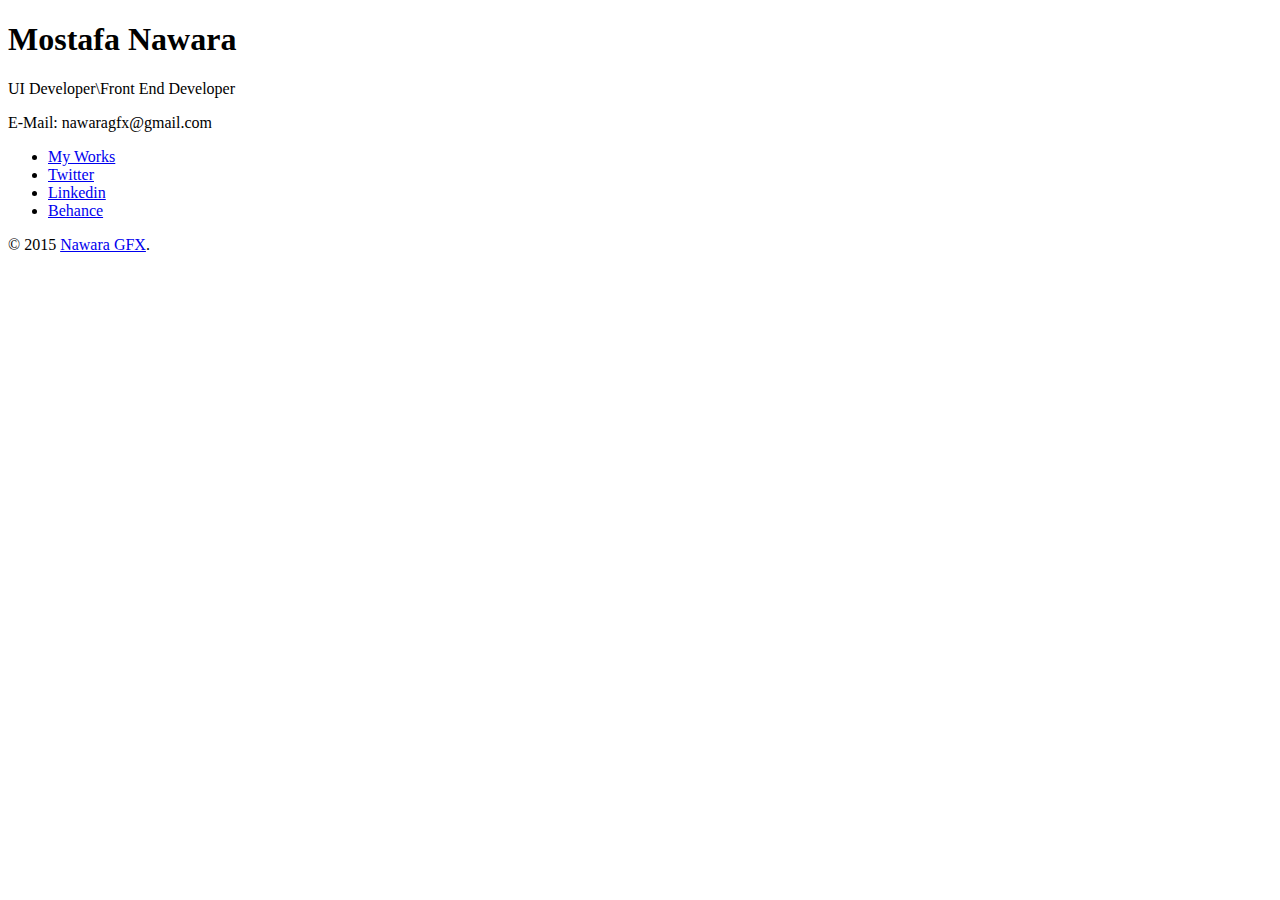
==== index.html @ 80c02a20 "Update index.html" ====
<!DOCTYPE html>
<html lang="en">
	<head>
		<!--[if lte IE 8]><script src="css/ie/html5shiv.js"></script><![endif]-->
		<script src="js/skel.min.js"></script>
		<script src="js/init.js"></script>
		<noscript>
			<link rel="stylesheet" href="css/skel.css" />
			<link rel="stylesheet" href="css/style.css" />
			<link rel="stylesheet" href="css/style-wide.css" />
			<link rel="stylesheet" href="css/style-noscript.css" />
		</noscript>
		<!--[if lte IE 9]><link rel="stylesheet" href="css/ie/v9.css" /><![endif]-->
		<!--[if lte IE 8]><link rel="stylesheet" href="css/ie/v8.css" /><![endif]-->
		
		<meta charset="UTF-8">
		<link href='http://fonts.googleapis.com/css?family=Raleway:400,600' rel='stylesheet' type='text/css'>
		<meta name="keywords" content="Front-End Developer, UI Developer, CSS3, HTML5, jQuery, LESS, Sass,facebook,twitter,photoshop">
		<meta name="title" content="NawaraGFX" />
		<meta name="description" content="Mostafa Nawara . Freelance Front-End Developer " />
		<meta name="google-site-verification" content="AdvrO9soXYIveoAUKSIwtGUtHoH20_Q0KJcHW_CB72U" />
		<link rel="image_src" type=" image/jpeg" href="profile.jpg" />
		<link rel="shortcut icon" href="images/fav.png" />
		<link rel="shortcut icon" href="images/fav.png" />
		<title>Mostafa Nawara | Front End Developer</title>

	</head>
	<body class="loading">
		<div id="wrapper">
			<div id="bg"></div>
			<div id="overlay"></div>
			<div id="main">

				<!-- Header -->
					<header id="header">
						<h1>Mostafa Nawara</h1>
						<p>UI Developer\Front End Developer</p>
						<p>E-Mail: nawaragfx@gmail.com</p>
						<nav>
							<ul>
								<li><a title="My Works" href="works/" class="icon fa-crop"><span class="label">My Works</span></a></li>
								<li><a title="@NawaraGFX" target="_blank" href="https://twitter.com/NawaraGFX" class="icon fa-twitter"><span class="label">Twitter</span></a></li>
								<li><a title="NawaraGFX" target="_blank" href="https://eg.linkedin.com/in/nawaragfx/en" class="icon fa-linkedin"><span class="label">Linkedin</span></a></li>
								<li><a title="NawaraGFX" target="_blank" href="https://www.behance.net/NawaraGFX" class="icon fa-behance"><span class="label">Behance </span></a></li>
								<!-- <li><a target="_blank" href="mailto:nawaragfx@gmail.com" class="icon fa-envelope-o"><span class="label">Email</span></a></li> -->

							</ul>
						</nav>
					</header>

				<!-- Footer -->
					<footer id="footer">
						<span class="copyright">&copy; 2015 <a href="http://nawaragfx.github.io">Nawara GFX</a>.</span>
					</footer>
				
			</div>
		</div>
	</body>
</html>
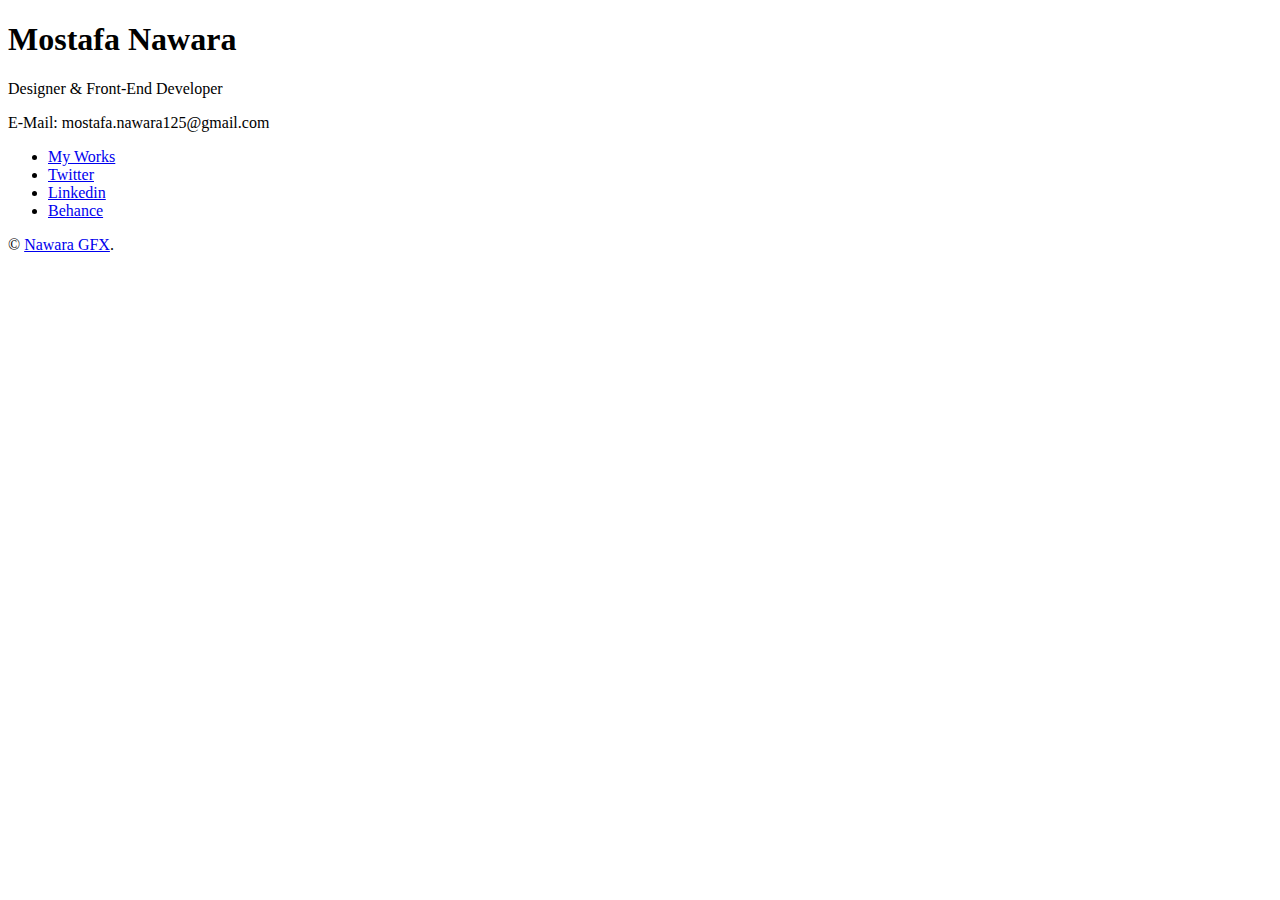
==== commit deb3694e: "js update" ====
--- a/index.html
+++ b/index.html
@@ -4,6 +4,11 @@
 		<!--[if lte IE 8]><script src="css/ie/html5shiv.js"></script><![endif]-->
 		<script src="js/skel.min.js"></script>
 		<script src="js/init.js"></script>
+		<script>
+			var dateObj = new Date(),
+			curentYear = dateObj.getFullYear();
+			document.querySelector(".year").textContent = curentYear;
+		</script>
 		<noscript>
 			<link rel="stylesheet" href="css/skel.css" />
 			<link rel="stylesheet" href="css/style.css" />
@@ -22,7 +27,7 @@
 		<link rel="image_src" type=" image/jpeg" href="profile.jpg" />
 		<link rel="shortcut icon" href="images/fav.png" />
 		<link rel="shortcut icon" href="images/fav.png" />
-		<title>Mostafa Nawara | Front End Developer</title>
+		<title>Mostafa Nawara | Designer & Front-End Developer</title>
 
 	</head>
 	<body class="loading">
@@ -34,8 +39,8 @@
 				<!-- Header -->
 					<header id="header">
 						<h1>Mostafa Nawara</h1>
-						<p>UI Developer\Front End Developer</p>
-						<p>E-Mail: nawaragfx@gmail.com</p>
+						<p>Designer & Front-End Developer</p>
+						<p>E-Mail: mostafa.nawara125@gmail.com</p>
 						<nav>
 							<ul>
 								<li><a title="My Works" href="works/" class="icon fa-crop"><span class="label">My Works</span></a></li>
@@ -50,7 +55,7 @@
 
 				<!-- Footer -->
 					<footer id="footer">
-						<span class="copyright">&copy; 2015 <a href="http://nawaragfx.github.io">Nawara GFX</a>.</span>
+						<span class="copyright">&copy; <span class="year"></span> <a href="http://nawaragfx.github.io">Nawara GFX</a>.</span>
 					</footer>
 				
 			</div>
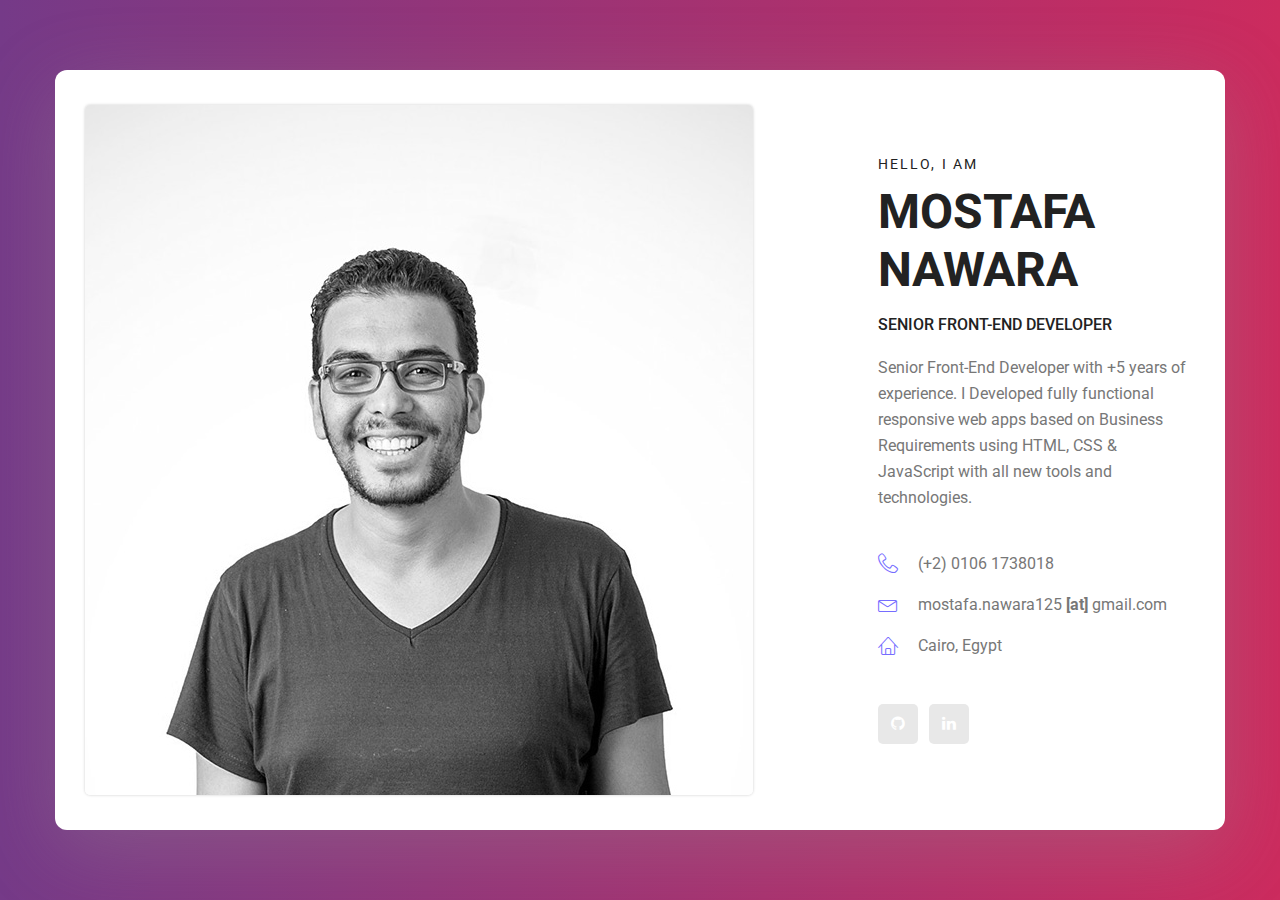
==== commit 42157e0f: "Add MeetMe theme. Special thanks to themewagon.com" ====
--- a/index.html
+++ b/index.html
@@ -1,64 +1,50 @@
-<!DOCTYPE html>
+<!doctype html>
 <html lang="en">
-	<head>
-		<!--[if lte IE 8]><script src="css/ie/html5shiv.js"></script><![endif]-->
-		<script src="js/skel.min.js"></script>
-		<script src="js/init.js"></script>
-		<script>
-			var dateObj = new Date(),
-			curentYear = dateObj.getFullYear();
-			document.querySelector(".year").textContent = curentYear;
-		</script>
-		<noscript>
-			<link rel="stylesheet" href="css/skel.css" />
-			<link rel="stylesheet" href="css/style.css" />
-			<link rel="stylesheet" href="css/style-wide.css" />
-			<link rel="stylesheet" href="css/style-noscript.css" />
-		</noscript>
-		<!--[if lte IE 9]><link rel="stylesheet" href="css/ie/v9.css" /><![endif]-->
-		<!--[if lte IE 8]><link rel="stylesheet" href="css/ie/v8.css" /><![endif]-->
-		
-		<meta charset="UTF-8">
-		<link href='http://fonts.googleapis.com/css?family=Raleway:400,600' rel='stylesheet' type='text/css'>
-		<meta name="keywords" content="Front-End Developer, UI Developer, CSS3, HTML5, jQuery, LESS, Sass,facebook,twitter,photoshop">
-		<meta name="title" content="NawaraGFX" />
-		<meta name="description" content="Mostafa Nawara . Freelance Front-End Developer " />
-		<meta name="google-site-verification" content="AdvrO9soXYIveoAUKSIwtGUtHoH20_Q0KJcHW_CB72U" />
-		<link rel="image_src" type=" image/jpeg" href="profile.jpg" />
-		<link rel="shortcut icon" href="images/fav.png" />
-		<link rel="shortcut icon" href="images/fav.png" />
-		<title>Mostafa Nawara | Designer & Front-End Developer</title>
-
-	</head>
-	<body class="loading">
-		<div id="wrapper">
-			<div id="bg"></div>
-			<div id="overlay"></div>
-			<div id="main">
-
-				<!-- Header -->
-					<header id="header">
-						<h1>Mostafa Nawara</h1>
-						<p>Designer & Front-End Developer</p>
-						<p>E-Mail: mostafa.nawara125@gmail.com</p>
-						<nav>
-							<ul>
-								<li><a title="My Works" href="works/" class="icon fa-crop"><span class="label">My Works</span></a></li>
-								<li><a title="@NawaraGFX" target="_blank" href="https://twitter.com/NawaraGFX" class="icon fa-twitter"><span class="label">Twitter</span></a></li>
-								<li><a title="NawaraGFX" target="_blank" href="https://eg.linkedin.com/in/nawaragfx/en" class="icon fa-linkedin"><span class="label">Linkedin</span></a></li>
-								<li><a title="NawaraGFX" target="_blank" href="https://www.behance.net/NawaraGFX" class="icon fa-behance"><span class="label">Behance </span></a></li>
-								<!-- <li><a target="_blank" href="mailto:nawaragfx@gmail.com" class="icon fa-envelope-o"><span class="label">Email</span></a></li> -->
-
-							</ul>
-						</nav>
-					</header>
-
-				<!-- Footer -->
-					<footer id="footer">
-						<span class="copyright">&copy; <span class="year"></span> <a href="http://nawaragfx.github.io">Nawara GFX</a>.</span>
-					</footer>
-				
-			</div>
-		</div>
-	</body>
+    <head>
+        <!-- Required meta tags -->
+        <meta charset="utf-8">
+        <meta name="viewport" content="width=device-width, initial-scale=1, shrink-to-fit=no">
+        <title>Mostafa Nawara | Senior Front-End Developer</title>
+        <!-- Bootstrap CSS -->
+        <link rel="stylesheet" href="css/bootstrap.css">
+        <link rel="stylesheet" href="css/font-awesome.min.css">
+        <link rel="stylesheet" href="vendors/linericon/style.css">
+        <!-- main css -->
+        <link rel="stylesheet" href="css/style.css">
+        <link rel="stylesheet" href="css/responsive.css">
+    </head>
+    <body>
+        <main class="main-content-wrap">
+            <section class="home_banner_area">
+                   <div class="container box_1620">
+                       <div class="banner_inner d-flex align-items-center">
+                        <div class="banner_content">
+                            <div class="media">
+                                <div class="d-flex">
+                                    <img src="img/nawara.jpg" alt="Mostafa Nawara" class="banner-img">
+                                </div>
+                                <div class="media-body">
+                                    <div class="personal_text">
+                                        <h6>Hello, i am</h6>
+                                        <h3>Mostafa Nawara<h3>
+                                        <h4>Senior Front-End Developer</h4>
+                                        <p>Senior Front-End Developer with +5 years of experience. I Developed fully functional responsive web apps based on Business Requirements using HTML, CSS & JavaScript with all new tools and technologies.</p>
+                                        <ul class="list basic_info">
+                                            <li><a href="javascript:void(0)"><i class="lnr lnr-phone-handset"></i> (+2) 0106 1738018</a></li>
+                                            <li><a href="javascript:void(0)"><i class="lnr lnr-envelope"></i> mostafa.nawara125 <strong>[at]</strong> gmail.com</a></li>
+                                            <li><a href="javascript:void(0)"><i class="lnr lnr-home"></i> Cairo, Egypt</a></li>
+                                        </ul>
+                                        <ul class="list personal_social">
+                                            <li><a href="https://github.com/MostafaNawara/" target="_balnk"><i class="fa fa-github"></i></a></li>
+                                            <li><a href="https://www.linkedin.com/in/mostafanawara" target="_balnk"><i class="fa fa-linkedin"></i></a></li>
+                                        </ul>
+                                    </div>
+                                </div>
+                            </div>
+                        </div>
+                    </div>
+                </div>
+            </section>
+        </main>
+    </body>
 </html>
--- a/vendors/linericon/style.css
+++ b/vendors/linericon/style.css
@@ -0,0 +1,536 @@
+@font-face {
+	font-family: 'Linearicons-Free';
+	src:url('fonts/Linearicons-Free.eot?w118d');
+	src:url('fonts/Linearicons-Free.eot?#iefixw118d') format('embedded-opentype'),
+		url('fonts/Linearicons-Free.woff2?w118d') format('woff2'),
+		url('fonts/Linearicons-Free.woff?w118d') format('woff'),
+		url('fonts/Linearicons-Free.ttf?w118d') format('truetype'),
+		url('fonts/Linearicons-Free.svg?w118d#Linearicons-Free') format('svg');
+	font-weight: normal;
+	font-style: normal;
+}
+
+.lnr {
+	font-family: 'Linearicons-Free';
+	speak: none;
+	font-style: normal;
+	font-weight: normal;
+	font-variant: normal;
+	text-transform: none;
+	line-height: 1;
+
+	/* Better Font Rendering =========== */
+	-webkit-font-smoothing: antialiased;
+	-moz-osx-font-smoothing: grayscale;
+}
+
+.lnr-home:before {
+	content: "\e800";
+}
+.lnr-apartment:before {
+	content: "\e801";
+}
+.lnr-pencil:before {
+	content: "\e802";
+}
+.lnr-magic-wand:before {
+	content: "\e803";
+}
+.lnr-drop:before {
+	content: "\e804";
+}
+.lnr-lighter:before {
+	content: "\e805";
+}
+.lnr-poop:before {
+	content: "\e806";
+}
+.lnr-sun:before {
+	content: "\e807";
+}
+.lnr-moon:before {
+	content: "\e808";
+}
+.lnr-cloud:before {
+	content: "\e809";
+}
+.lnr-cloud-upload:before {
+	content: "\e80a";
+}
+.lnr-cloud-download:before {
+	content: "\e80b";
+}
+.lnr-cloud-sync:before {
+	content: "\e80c";
+}
+.lnr-cloud-check:before {
+	content: "\e80d";
+}
+.lnr-database:before {
+	content: "\e80e";
+}
+.lnr-lock:before {
+	content: "\e80f";
+}
+.lnr-cog:before {
+	content: "\e810";
+}
+.lnr-trash:before {
+	content: "\e811";
+}
+.lnr-dice:before {
+	content: "\e812";
+}
+.lnr-heart:before {
+	content: "\e813";
+}
+.lnr-star:before {
+	content: "\e814";
+}
+.lnr-star-half:before {
+	content: "\e815";
+}
+.lnr-star-empty:before {
+	content: "\e816";
+}
+.lnr-flag:before {
+	content: "\e817";
+}
+.lnr-envelope:before {
+	content: "\e818";
+}
+.lnr-paperclip:before {
+	content: "\e819";
+}
+.lnr-inbox:before {
+	content: "\e81a";
+}
+.lnr-eye:before {
+	content: "\e81b";
+}
+.lnr-printer:before {
+	content: "\e81c";
+}
+.lnr-file-empty:before {
+	content: "\e81d";
+}
+.lnr-file-add:before {
+	content: "\e81e";
+}
+.lnr-enter:before {
+	content: "\e81f";
+}
+.lnr-exit:before {
+	content: "\e820";
+}
+.lnr-graduation-hat:before {
+	content: "\e821";
+}
+.lnr-license:before {
+	content: "\e822";
+}
+.lnr-music-note:before {
+	content: "\e823";
+}
+.lnr-film-play:before {
+	content: "\e824";
+}
+.lnr-camera-video:before {
+	content: "\e825";
+}
+.lnr-camera:before {
+	content: "\e826";
+}
+.lnr-picture:before {
+	content: "\e827";
+}
+.lnr-book:before {
+	content: "\e828";
+}
+.lnr-bookmark:before {
+	content: "\e829";
+}
+.lnr-user:before {
+	content: "\e82a";
+}
+.lnr-users:before {
+	content: "\e82b";
+}
+.lnr-shirt:before {
+	content: "\e82c";
+}
+.lnr-store:before {
+	content: "\e82d";
+}
+.lnr-cart:before {
+	content: "\e82e";
+}
+.lnr-tag:before {
+	content: "\e82f";
+}
+.lnr-phone-handset:before {
+	content: "\e830";
+}
+.lnr-phone:before {
+	content: "\e831";
+}
+.lnr-pushpin:before {
+	content: "\e832";
+}
+.lnr-map-marker:before {
+	content: "\e833";
+}
+.lnr-map:before {
+	content: "\e834";
+}
+.lnr-location:before {
+	content: "\e835";
+}
+.lnr-calendar-full:before {
+	content: "\e836";
+}
+.lnr-keyboard:before {
+	content: "\e837";
+}
+.lnr-spell-check:before {
+	content: "\e838";
+}
+.lnr-screen:before {
+	content: "\e839";
+}
+.lnr-smartphone:before {
+	content: "\e83a";
+}
+.lnr-tablet:before {
+	content: "\e83b";
+}
+.lnr-laptop:before {
+	content: "\e83c";
+}
+.lnr-laptop-phone:before {
+	content: "\e83d";
+}
+.lnr-power-switch:before {
+	content: "\e83e";
+}
+.lnr-bubble:before {
+	content: "\e83f";
+}
+.lnr-heart-pulse:before {
+	content: "\e840";
+}
+.lnr-construction:before {
+	content: "\e841";
+}
+.lnr-pie-chart:before {
+	content: "\e842";
+}
+.lnr-chart-bars:before {
+	content: "\e843";
+}
+.lnr-gift:before {
+	content: "\e844";
+}
+.lnr-diamond:before {
+	content: "\e845";
+}
+.lnr-linearicons:before {
+	content: "\e846";
+}
+.lnr-dinner:before {
+	content: "\e847";
+}
+.lnr-coffee-cup:before {
+	content: "\e848";
+}
+.lnr-leaf:before {
+	content: "\e849";
+}
+.lnr-paw:before {
+	content: "\e84a";
+}
+.lnr-rocket:before {
+	content: "\e84b";
+}
+.lnr-briefcase:before {
+	content: "\e84c";
+}
+.lnr-bus:before {
+	content: "\e84d";
+}
+.lnr-car:before {
+	content: "\e84e";
+}
+.lnr-train:before {
+	content: "\e84f";
+}
+.lnr-bicycle:before {
+	content: "\e850";
+}
+.lnr-wheelchair:before {
+	content: "\e851";
+}
+.lnr-select:before {
+	content: "\e852";
+}
+.lnr-earth:before {
+	content: "\e853";
+}
+.lnr-smile:before {
+	content: "\e854";
+}
+.lnr-sad:before {
+	content: "\e855";
+}
+.lnr-neutral:before {
+	content: "\e856";
+}
+.lnr-mustache:before {
+	content: "\e857";
+}
+.lnr-alarm:before {
+	content: "\e858";
+}
+.lnr-bullhorn:before {
+	content: "\e859";
+}
+.lnr-volume-high:before {
+	content: "\e85a";
+}
+.lnr-volume-medium:before {
+	content: "\e85b";
+}
+.lnr-volume-low:before {
+	content: "\e85c";
+}
+.lnr-volume:before {
+	content: "\e85d";
+}
+.lnr-mic:before {
+	content: "\e85e";
+}
+.lnr-hourglass:before {
+	content: "\e85f";
+}
+.lnr-undo:before {
+	content: "\e860";
+}
+.lnr-redo:before {
+	content: "\e861";
+}
+.lnr-sync:before {
+	content: "\e862";
+}
+.lnr-history:before {
+	content: "\e863";
+}
+.lnr-clock:before {
+	content: "\e864";
+}
+.lnr-download:before {
+	content: "\e865";
+}
+.lnr-upload:before {
+	content: "\e866";
+}
+.lnr-enter-down:before {
+	content: "\e867";
+}
+.lnr-exit-up:before {
+	content: "\e868";
+}
+.lnr-bug:before {
+	content: "\e869";
+}
+.lnr-code:before {
+	content: "\e86a";
+}
+.lnr-link:before {
+	content: "\e86b";
+}
+.lnr-unlink:before {
+	content: "\e86c";
+}
+.lnr-thumbs-up:before {
+	content: "\e86d";
+}
+.lnr-thumbs-down:before {
+	content: "\e86e";
+}
+.lnr-magnifier:before {
+	content: "\e86f";
+}
+.lnr-cross:before {
+	content: "\e870";
+}
+.lnr-menu:before {
+	content: "\e871";
+}
+.lnr-list:before {
+	content: "\e872";
+}
+.lnr-chevron-up:before {
+	content: "\e873";
+}
+.lnr-chevron-down:before {
+	content: "\e874";
+}
+.lnr-chevron-left:before {
+	content: "\e875";
+}
+.lnr-chevron-right:before {
+	content: "\e876";
+}
+.lnr-arrow-up:before {
+	content: "\e877";
+}
+.lnr-arrow-down:before {
+	content: "\e878";
+}
+.lnr-arrow-left:before {
+	content: "\e879";
+}
+.lnr-arrow-right:before {
+	content: "\e87a";
+}
+.lnr-move:before {
+	content: "\e87b";
+}
+.lnr-warning:before {
+	content: "\e87c";
+}
+.lnr-question-circle:before {
+	content: "\e87d";
+}
+.lnr-menu-circle:before {
+	content: "\e87e";
+}
+.lnr-checkmark-circle:before {
+	content: "\e87f";
+}
+.lnr-cross-circle:before {
+	content: "\e880";
+}
+.lnr-plus-circle:before {
+	content: "\e881";
+}
+.lnr-circle-minus:before {
+	content: "\e882";
+}
+.lnr-arrow-up-circle:before {
+	content: "\e883";
+}
+.lnr-arrow-down-circle:before {
+	content: "\e884";
+}
+.lnr-arrow-left-circle:before {
+	content: "\e885";
+}
+.lnr-arrow-right-circle:before {
+	content: "\e886";
+}
+.lnr-chevron-up-circle:before {
+	content: "\e887";
+}
+.lnr-chevron-down-circle:before {
+	content: "\e888";
+}
+.lnr-chevron-left-circle:before {
+	content: "\e889";
+}
+.lnr-chevron-right-circle:before {
+	content: "\e88a";
+}
+.lnr-crop:before {
+	content: "\e88b";
+}
+.lnr-frame-expand:before {
+	content: "\e88c";
+}
+.lnr-frame-contract:before {
+	content: "\e88d";
+}
+.lnr-layers:before {
+	content: "\e88e";
+}
+.lnr-funnel:before {
+	content: "\e88f";
+}
+.lnr-text-format:before {
+	content: "\e890";
+}
+.lnr-text-format-remove:before {
+	content: "\e891";
+}
+.lnr-text-size:before {
+	content: "\e892";
+}
+.lnr-bold:before {
+	content: "\e893";
+}
+.lnr-italic:before {
+	content: "\e894";
+}
+.lnr-underline:before {
+	content: "\e895";
+}
+.lnr-strikethrough:before {
+	content: "\e896";
+}
+.lnr-highlight:before {
+	content: "\e897";
+}
+.lnr-text-align-left:before {
+	content: "\e898";
+}
+.lnr-text-align-center:before {
+	content: "\e899";
+}
+.lnr-text-align-right:before {
+	content: "\e89a";
+}
+.lnr-text-align-justify:before {
+	content: "\e89b";
+}
+.lnr-line-spacing:before {
+	content: "\e89c";
+}
+.lnr-indent-increase:before {
+	content: "\e89d";
+}
+.lnr-indent-decrease:before {
+	content: "\e89e";
+}
+.lnr-pilcrow:before {
+	content: "\e89f";
+}
+.lnr-direction-ltr:before {
+	content: "\e8a0";
+}
+.lnr-direction-rtl:before {
+	content: "\e8a1";
+}
+.lnr-page-break:before {
+	content: "\e8a2";
+}
+.lnr-sort-alpha-asc:before {
+	content: "\e8a3";
+}
+.lnr-sort-amount-asc:before {
+	content: "\e8a4";
+}
+.lnr-hand:before {
+	content: "\e8a5";
+}
+.lnr-pointer-up:before {
+	content: "\e8a6";
+}
+.lnr-pointer-right:before {
+	content: "\e8a7";
+}
+.lnr-pointer-down:before {
+	content: "\e8a8";
+}
+.lnr-pointer-left:before {
+	content: "\e8a9";
+}
--- a/css/style.css
+++ b/css/style.css
@@ -0,0 +1,315 @@
+/*=================== fonts ====================*/
+@import url("https://fonts.googleapis.com/css?family=Heebo:300,400,700,900|Roboto:300,400,500,700");
+/*---------------------------------------------------- */
+/*----------------------------------------------------*/
+.list {
+  list-style: none;
+  margin: 0px;
+  padding: 0px; }
+
+a {
+  text-decoration: none;
+  transition: all 0.3s ease-in-out; }
+  a:hover, a:focus {
+    text-decoration: none;
+    outline: none; }
+
+.row.m0 {
+  margin: 0px; }
+
+body {
+  line-height: 26px;
+  font-size: 16px;
+  font-family: "Roboto", sans-serif;
+  font-weight: normal;
+  color: #777777; }
+
+h1, h2, h3, h4, h5, h6 {
+  font-family: "Heebo", sans-serif;
+  font-weight: bold; }
+
+button:focus {
+  outline: none;
+  box-shadow: none; }
+
+.p0 {
+  padding-left: 0px;
+  padding-right: 0px; }
+
+.p_120 {
+  padding-top: 120px;
+  padding-bottom: 120px; }
+
+.p_100 {
+  padding-top: 100px;
+  padding-bottom: 100px; }
+
+.pad_top {
+  padding-top: 120px; }
+
+.pad_bt {
+  padding-bottom: 120px; }
+
+.mt-25 {
+  margin-top: 25px; }
+
+@media (min-width: 1200px) {
+  .container {
+    max-width: 1170px; } }
+
+@media (min-width: 1620px) {
+  .box_1620 {
+    max-width: 1620px;
+    margin: auto;
+    width: 100%;
+    padding-left: 0px;
+    padding-right: 0px; } }
+/* Main Title Area css
+============================================================================================ */
+.main_title {
+  text-align: center;
+  max-width: 670px;
+  margin: 0px auto 75px; }
+  .main_title h2 {
+    font-family: "Heebo", sans-serif;
+    font-size: 36px;
+    color: #222222;
+    margin-bottom: 15px;
+    text-transform: uppercase; }
+  .main_title p {
+    font-size: 16px;
+    font-family: "Roboto", sans-serif;
+    font-weight: normal;
+    line-height: 26px;
+    color: #777777;
+    margin-bottom: 0px; }
+
+/* End Main Title Area css
+============================================================================================ */
+
+/*----------------------------------------------------*/
+/* Home Banner Area css
+============================================================================================ */
+  .home_banner_area {
+    position: relative;
+    z-index: 1;
+    /* margin-bottom: 200px; */
+  }
+  .home_banner_area .box_1620 {
+    min-height: 700px;
+    border-radius: 12px;
+    position: relative;
+    /* bottom: -200px; */
+    background: #fff;
+    padding: 30px;
+    box-shadow: 0px 20px 80px 0px rgba(153, 153, 153, 0.3); }
+  .home_banner_area .banner_inner {
+    position: relative;
+    width: 100%;
+    min-height: 700px;
+    display: flex; }
+    .home_banner_area .banner_inner .banner_content {
+      color: #222222;
+      vertical-align: middle;
+      align-self: center;
+      text-align: left; }
+      .home_banner_area .banner_inner .banner_content .media .d-flex {
+        padding-right: 125px; }
+      .home_banner_area .banner_inner .banner_content .media .media-body {
+        vertical-align: middle;
+        align-self: center; }
+
+.blog_banner {
+  min-height: 780px;
+  position: relative;
+  z-index: 1;
+  overflow: hidden;
+  margin-bottom: 0px; }
+  .blog_banner .banner_inner {
+    background: #04091e;
+    position: relative;
+    overflow: hidden;
+    width: 100%;
+    min-height: 780px;
+    z-index: 1; }
+    .blog_banner .banner_inner .overlay {
+      background: url(../img/banner/banner-2.jpg) no-repeat scroll center center;
+      opacity: .5;
+      height: 125%;
+      position: absolute;
+      left: 0px;
+      top: 0px;
+      width: 100%;
+      z-index: -1; }
+    .blog_banner .banner_inner .blog_b_text {
+      max-width: 700px;
+      margin: auto;
+      color: #fff; }
+      .blog_banner .banner_inner .blog_b_text h2 {
+        font-size: 60px;
+        font-weight: bold;
+        font-family: "Heebo", sans-serif;
+        line-height: 66px;
+        margin-bottom: 15px;
+        text-transform: uppercase; }
+      .blog_banner .banner_inner .blog_b_text p {
+        font-size: 16px;
+        margin-bottom: 35px; }
+      .blog_banner .banner_inner .blog_b_text .white_bg_btn {
+        line-height: 42px;
+        padding: 0px 45px;
+        border-radius: 5px; }
+
+.banner_box {
+  max-width: 1620px;
+  margin: auto; }
+
+.banner_area {
+  position: relative;
+  z-index: 1;
+  min-height: 350px;
+  background-image: -moz-linear-gradient(0deg, #766dff 0%, #88f3ff 100%);
+  background-image: -webkit-linear-gradient(0deg, #766dff 0%, #88f3ff 100%);
+  background-image: -ms-linear-gradient(0deg, #766dff 0%, #88f3ff 100%);
+  margin-bottom: 120px; }
+  .banner_area .box_1620 {
+    background: #fff;
+    min-height: 360px;
+    border-radius: 12px;
+    position: relative;
+    bottom: -120px;
+    box-shadow: 0px 20px 80px 0px rgba(153, 153, 153, 0.3); }
+  .banner_area .banner_inner {
+    position: relative;
+    overflow: hidden;
+    width: 100%;
+    min-height: 360px;
+    z-index: 1; }
+    .banner_area .banner_inner .banner_content h2 {
+      color: #222222;
+      font-size: 48px;
+      font-family: "Heebo", sans-serif;
+      margin-bottom: 0px;
+      font-weight: bold; }
+    .banner_area .banner_inner .banner_content .page_link a {
+      font-size: 14px;
+      color: #222222;
+      font-family: "Roboto", sans-serif;
+      margin-right: 32px;
+      position: relative; }
+      .banner_area .banner_inner .banner_content .page_link a:before {
+        content: "\e87a";
+        font-family: 'Linearicons-Free';
+        position: absolute;
+        right: -25px;
+        top: 50%;
+        transform: translateY(-50%); }
+      .banner_area .banner_inner .banner_content .page_link a:last-child {
+        margin-right: 0px; }
+        .banner_area .banner_inner .banner_content .page_link a:last-child:before {
+          display: none; }
+      .banner_area .banner_inner .banner_content .page_link a:hover {
+        color: #766dff; }
+
+/* End Home Banner Area css
+============================================================================================ */
+
+
+/* Personal Profile Area css
+============================================================================================ */
+.profile_area .col-lg-7 {
+  vertical-align: middle;
+  align-self: center; }
+
+.profile_inner {
+  border-bottom: 1px solid #eeeeee; }
+  .profile_inner .personal_text {
+    padding-left: 95px; }
+
+.personal_text h6 {
+  font-size: 14px;
+  font-family: "Roboto", sans-serif;
+  text-transform: uppercase;
+  letter-spacing: 2.1px;
+  font-weight: normal;
+  margin-bottom: 12px;
+  color: #222222; }
+.personal_text h4 {
+  font-size: 16px;
+  font-weight: 500;
+  font-family: "Roboto", sans-serif;
+  text-transform: uppercase;
+  margin-bottom: 20px;
+  color: #222222; }
+.personal_text h3 {
+  font-size: 48px;
+  text-transform: uppercase;
+  margin-bottom: 15px;
+  color: #222222; }
+.personal_text p {
+  font-family: "Roboto", sans-serif;
+  max-width: 540px;
+  color: #777777;
+  margin-bottom: 40px; }
+.personal_text .basic_info li {
+  margin-bottom: 15px; }
+  .personal_text .basic_info li a {
+    position: relative;
+    padding-left: 40px;
+    font-size: 16px;
+    color: #777777; }
+    .personal_text .basic_info li a i {
+      position: absolute;
+      left: 0px;
+      top: 50%;
+      transform: translateY(-50%);
+      font-size: 20px;
+      color: #766dff; }
+  .personal_text .basic_info li:last-child {
+    margin-bottom: 0px; }
+.personal_text .personal_social {
+  margin-top: 45px; }
+  .personal_text .personal_social li {
+    display: inline-block;
+    margin-right: 7px; }
+    .personal_text .personal_social li:last-child {
+      margin-right: 0px; }
+    .personal_text .personal_social li a {
+      line-height: 40px;
+      width: 40px;
+      background: #e8e8e8;
+      border-radius: 5px;
+      display: inline-block;
+      text-align: center;
+      color: #fff;
+      font-size: 16px; }
+    .personal_text .personal_social li:hover a {
+      background: #cc2b5e;
+      background: -webkit-linear-gradient(to right, #753a88, #cc2b5e);
+      background: linear-gradient(to right, #753a88, #cc2b5e);
+    }
+
+/* End Personal Profile Area css
+============================================================================================ */
+
+/* Custom style */
+.main-content-wrap {
+  height: 100vh;
+  display: flex;
+  justify-content: center;
+  align-items: center;
+
+  /* background-image: -moz-linear-gradient(0deg, #766dff 0%, #88f3ff 100%);
+  background-image: -webkit-linear-gradient(0deg, #766dff 0%, #88f3ff 100%);
+  background-image: -ms-linear-gradient(0deg, #766dff 0%, #88f3ff 100%); */
+
+  background: #cc2b5e;
+  background: -webkit-linear-gradient(to right, #753a88, #cc2b5e);
+  background: linear-gradient(to right, #753a88, #cc2b5e);
+
+}
+
+.banner-img {
+  box-shadow: 0px 0px 3px #ccc;
+  border-radius: 5px;
+}
--- a/css/responsive.css
+++ b/css/responsive.css
@@ -0,0 +1,157 @@
+@media (max-width:1619px){
+	/* End Main Menu Area css
+	============================================================================================ */
+	.banner_area .box_1620 {
+		border-radius: 0px;
+	}
+}
+
+@media (max-width:1199px){
+	/* Home Banner Area css
+	============================================================================================ */
+	.home_banner_area {
+		min-height: 728px;
+		margin-bottom: 120px;
+	}
+	.home_banner_area .banner_inner {
+		min-height: 650px;
+	}
+	.header_area .navbar .nav .nav-item.submenu ul {
+		left: auto;
+		right: 0px;
+	}
+	/* End Home Banner Area css
+	============================================================================================ */
+	.banner_content .media{
+		display: block;
+	}
+	.home_banner_area .banner_content{
+		max-width: 500px;
+		margin: auto;
+	}
+	.home_banner_area .banner_inner .banner_content .media .d-flex {
+		padding-right: 0px;
+		display: block;
+		width: 100%;
+	}
+	.home_banner_area .banner_inner .banner_content .media .d-flex img {
+		width: 100%;
+		height: 100%;
+	}
+	.home_banner_area .banner_inner .banner_content .media .media-body {
+		margin-top: 30px;
+	}
+	.home_banner_area .box_1620 {
+		bottom: -130px;
+	}
+	.profile_inner .personal_text {
+		padding-left: 0px;
+	}
+	.home_banner_area.blog_banner .banner_inner{
+		min-height: 728px;
+	}
+	.home_banner_area.blog_banner {
+		margin-bottom: 0px;
+	}
+}
+
+@media (max-width:767px){
+	.home_banner_area {
+		min-height: 570px;
+		margin-bottom: 120px;
+	}
+	.home_banner_area .banner_inner {
+		min-height: 500px;
+	}
+	.home_banner_area .box_1620 {
+		min-height: 500px;
+	}
+	.home_banner_area .banner_inner .banner_content {
+		margin-top: 0px;
+	}
+
+	.home_banner_area .banner_inner .banner_content h3 {
+		font-size: 45px;
+		line-height: 55px;
+	}
+	.home_banner_area .banner_inner .banner_content p br {
+		display: none;
+	}
+	.home_banner_area .banner_inner .banner_content h3 span {
+		line-height: 45px;
+		padding-bottom: 0px;
+		padding-top: 0px;
+	}
+}
+
+@media (max-width:575px){
+    /* Home Banner Area css
+	============================================================================================ */
+	.home_banner_area .banner_inner .banner_content h2 {
+		font-size: 28px;
+	}
+	.home_banner_area {
+		min-height: 570px;
+	}
+	.home_banner_area .banner_inner {
+		min-height: 500px;
+	}
+	.blog_banner .banner_inner .blog_b_text {
+		margin-top: 0px;
+	}
+	.home_banner_area .banner_inner .banner_content h5 {
+		margin-top: 0px;
+	}
+	/* End Home Banner Area css
+	============================================================================================ */
+	.p_120 {
+		padding-top: 70px;
+		padding-bottom: 70px;
+	}
+	.main_title h2 {
+		font-size: 25px;
+	}
+	/* Elements Area css
+	============================================================================================ */
+	.sample-text-area {
+		padding: 70px 0 70px 0;
+	}
+	.generic-blockquote {
+		padding: 30px 15px 30px 30px;
+	}
+	/* End Elements Area css
+	============================================================================================ */
+
+	.pad_top {
+		padding-top: 70px;
+	}
+	.pad_bt {
+		padding-bottom: 70px;
+	}
+	.home_banner_area .box_1620 {
+		bottom: -71px;
+		border-radius: 0px;
+	}
+	.home_banner_area {
+		margin-bottom: 71px;
+	}
+
+}
+
+@media (max-width:480px){
+	
+	/* Home Banner Area css
+	============================================================================================ */
+    .home_banner_area .banner_inner .banner_content {
+		padding: 30px 15px;
+		margin-top: 0px;
+	}
+	.banner_content .white_btn {
+		display: block;
+	}
+	/* End Home Banner Area css
+	============================================================================================ */
+	.banner_area .banner_inner .banner_content h2 {
+		font-size: 32px;
+	}
+}
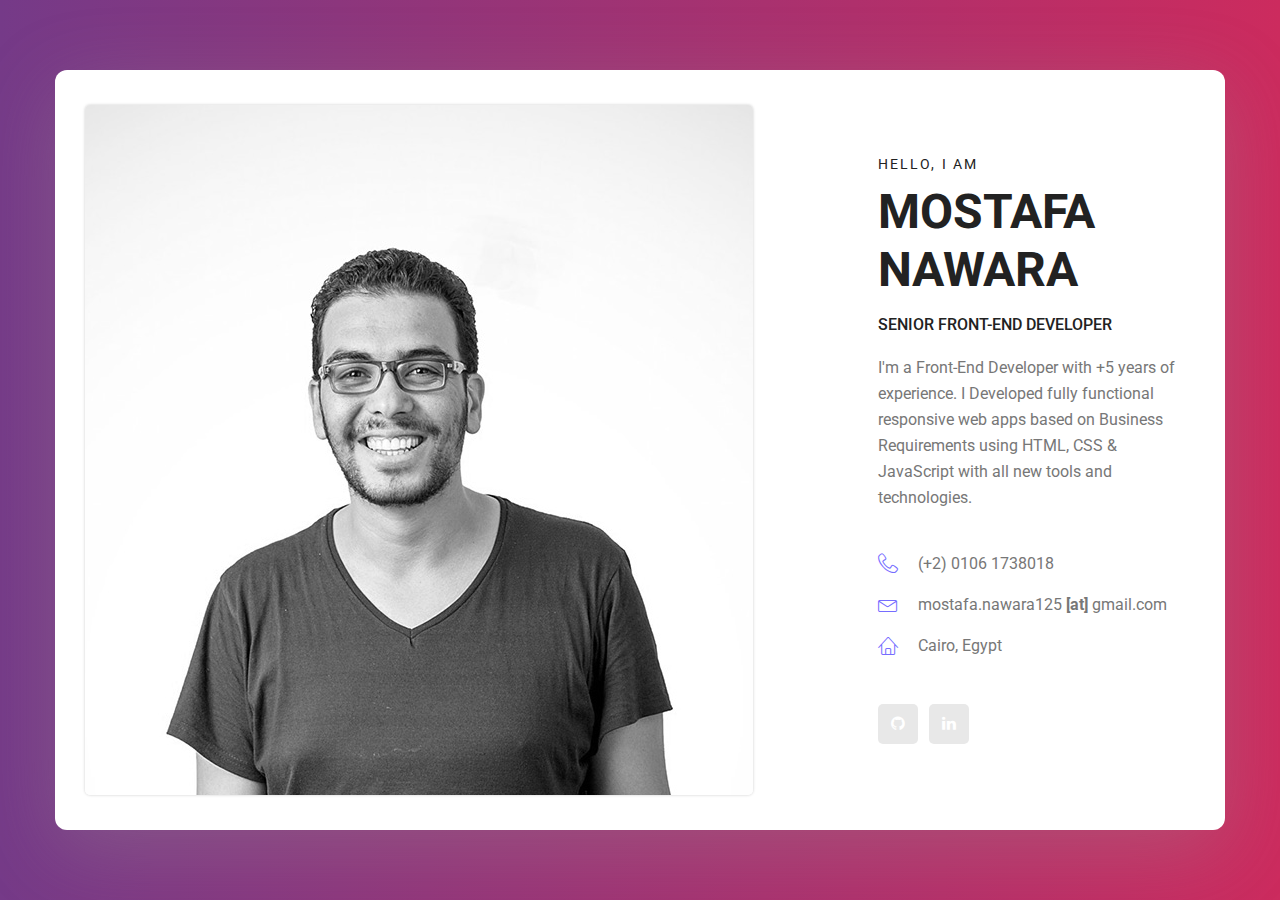
==== commit c512298d: "Update index.html" ====
--- a/index.html
+++ b/index.html
@@ -28,7 +28,7 @@
                                         <h6>Hello, i am</h6>
                                         <h3>Mostafa Nawara<h3>
                                         <h4>Senior Front-End Developer</h4>
-                                        <p>Senior Front-End Developer with +5 years of experience. I Developed fully functional responsive web apps based on Business Requirements using HTML, CSS & JavaScript with all new tools and technologies.</p>
+                                        <p>I'm a Front-End Developer with +5 years of experience. I Developed fully functional responsive web apps based on Business Requirements using HTML, CSS & JavaScript with all new tools and technologies.</p>
                                         <ul class="list basic_info">
                                             <li><a href="javascript:void(0)"><i class="lnr lnr-phone-handset"></i> (+2) 0106 1738018</a></li>
                                             <li><a href="javascript:void(0)"><i class="lnr lnr-envelope"></i> mostafa.nawara125 <strong>[at]</strong> gmail.com</a></li>
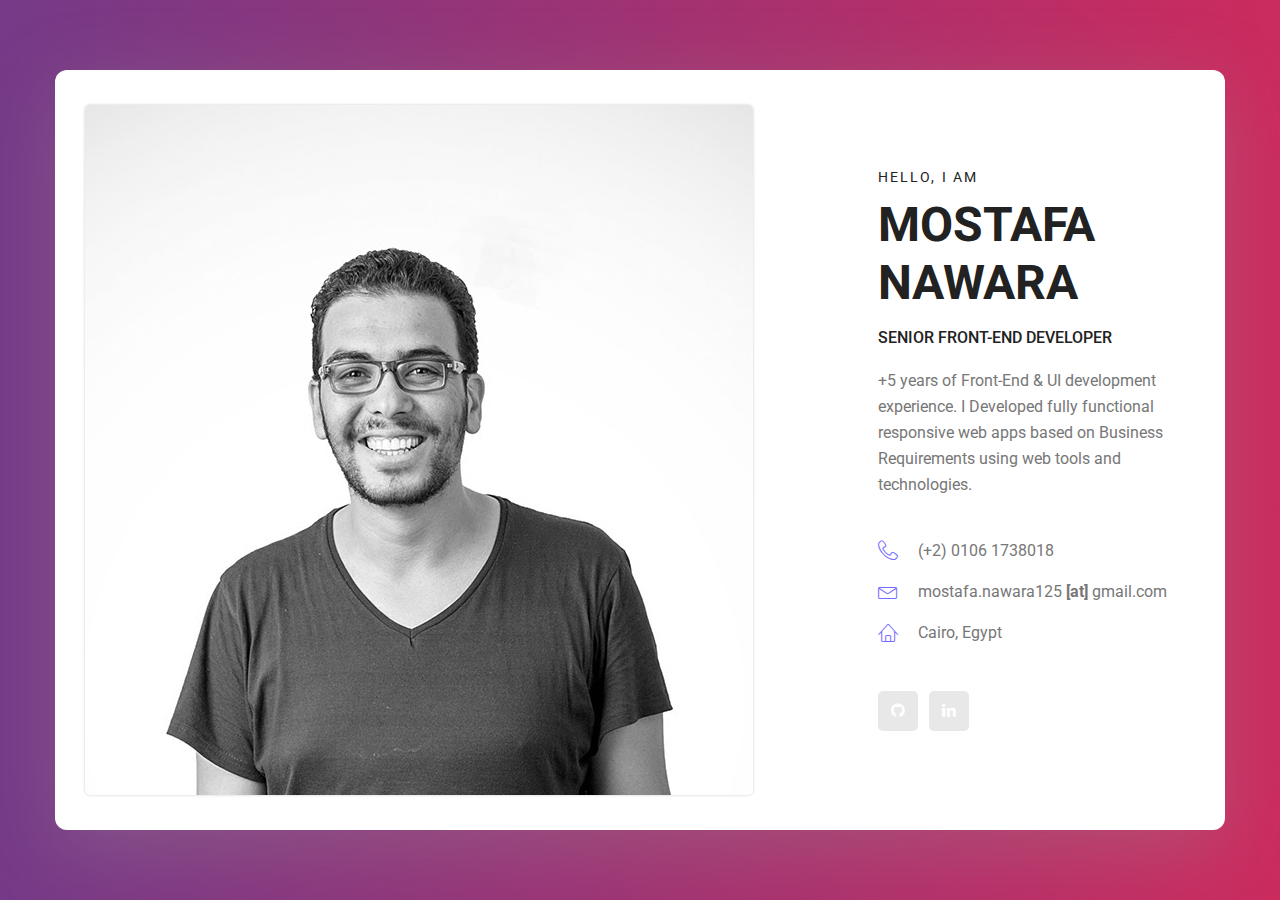
==== commit 68b63a1e: "Update index.html" ====
--- a/index.html
+++ b/index.html
@@ -28,7 +28,7 @@
                                         <h6>Hello, i am</h6>
                                         <h3>Mostafa Nawara<h3>
                                         <h4>Senior Front-End Developer</h4>
-                                        <p>I'm a Front-End Developer with +5 years of experience. I Developed fully functional responsive web apps based on Business Requirements using HTML, CSS & JavaScript with all new tools and technologies.</p>
+                                        <p>+5 years of Front-End & UI development experience. I Developed fully functional responsive web apps based on Business Requirements using web tools and technologies.</p>
                                         <ul class="list basic_info">
                                             <li><a href="javascript:void(0)"><i class="lnr lnr-phone-handset"></i> (+2) 0106 1738018</a></li>
                                             <li><a href="javascript:void(0)"><i class="lnr lnr-envelope"></i> mostafa.nawara125 <strong>[at]</strong> gmail.com</a></li>
